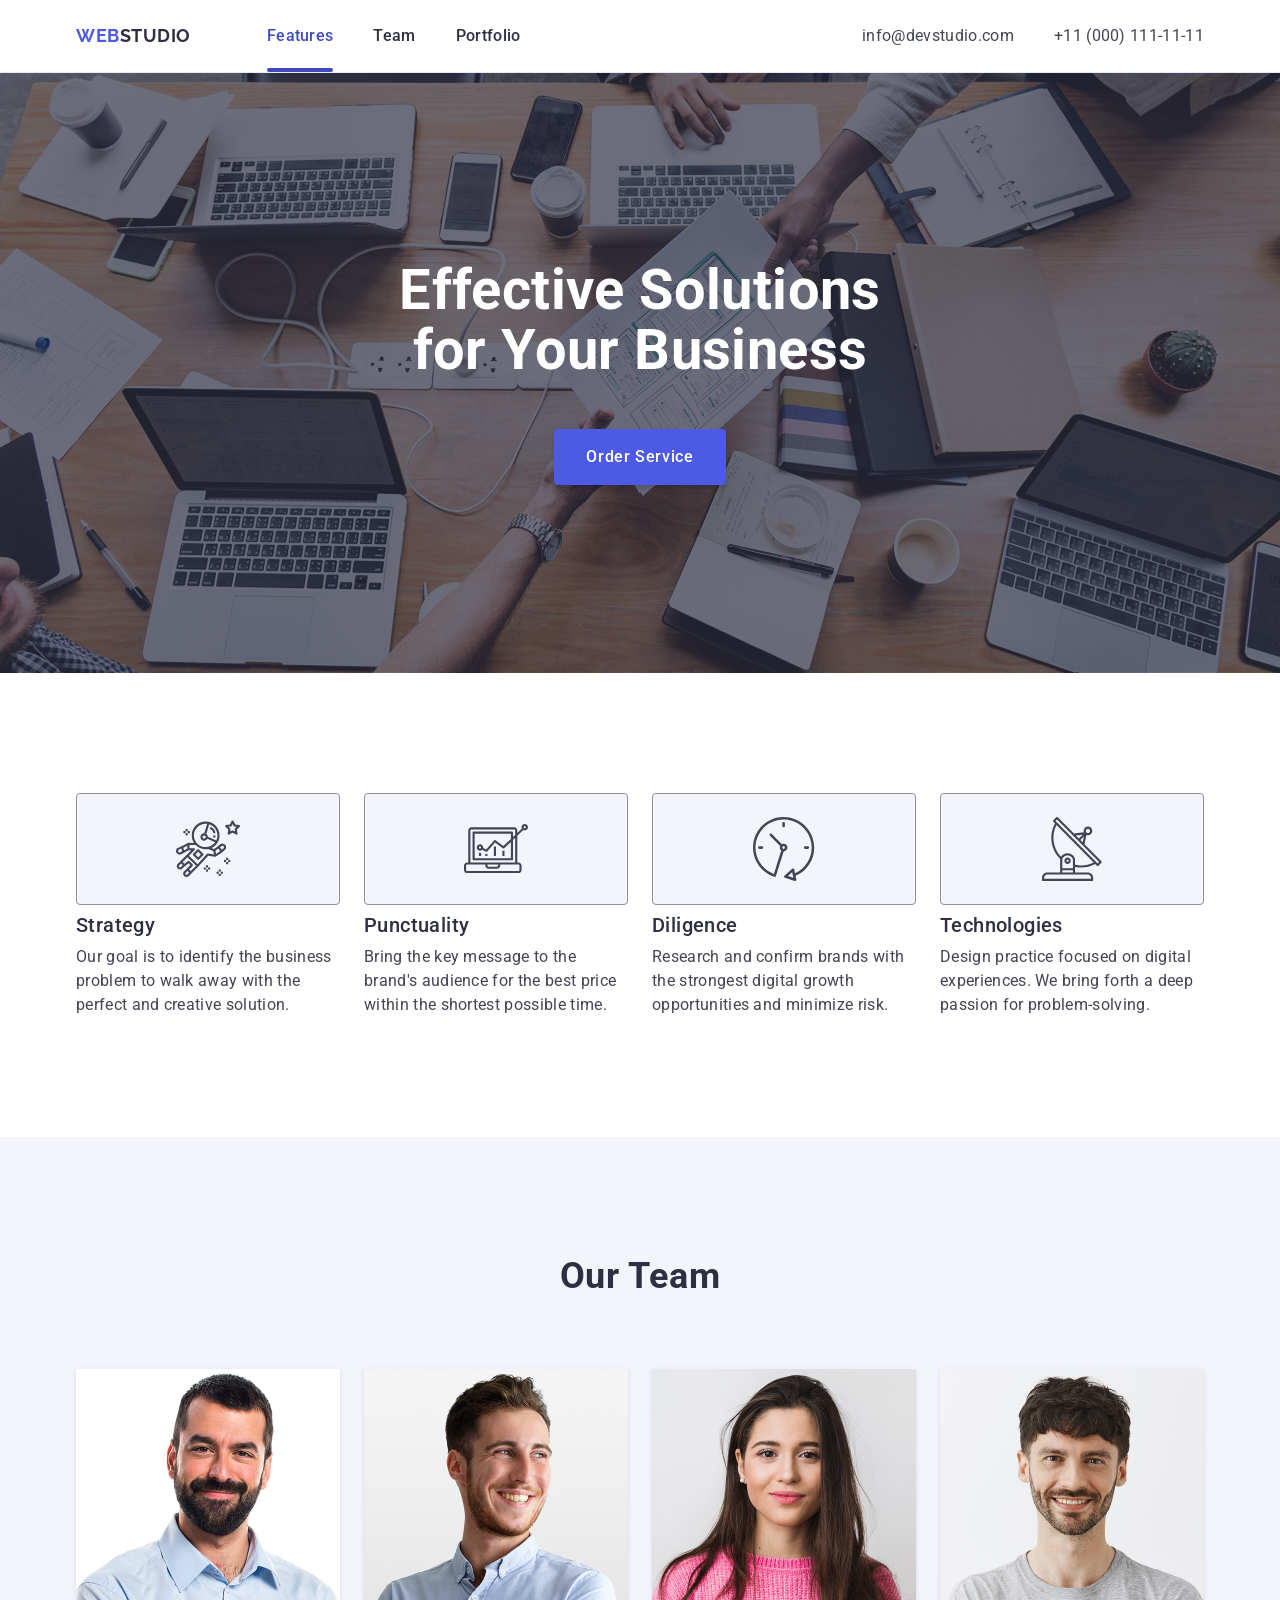
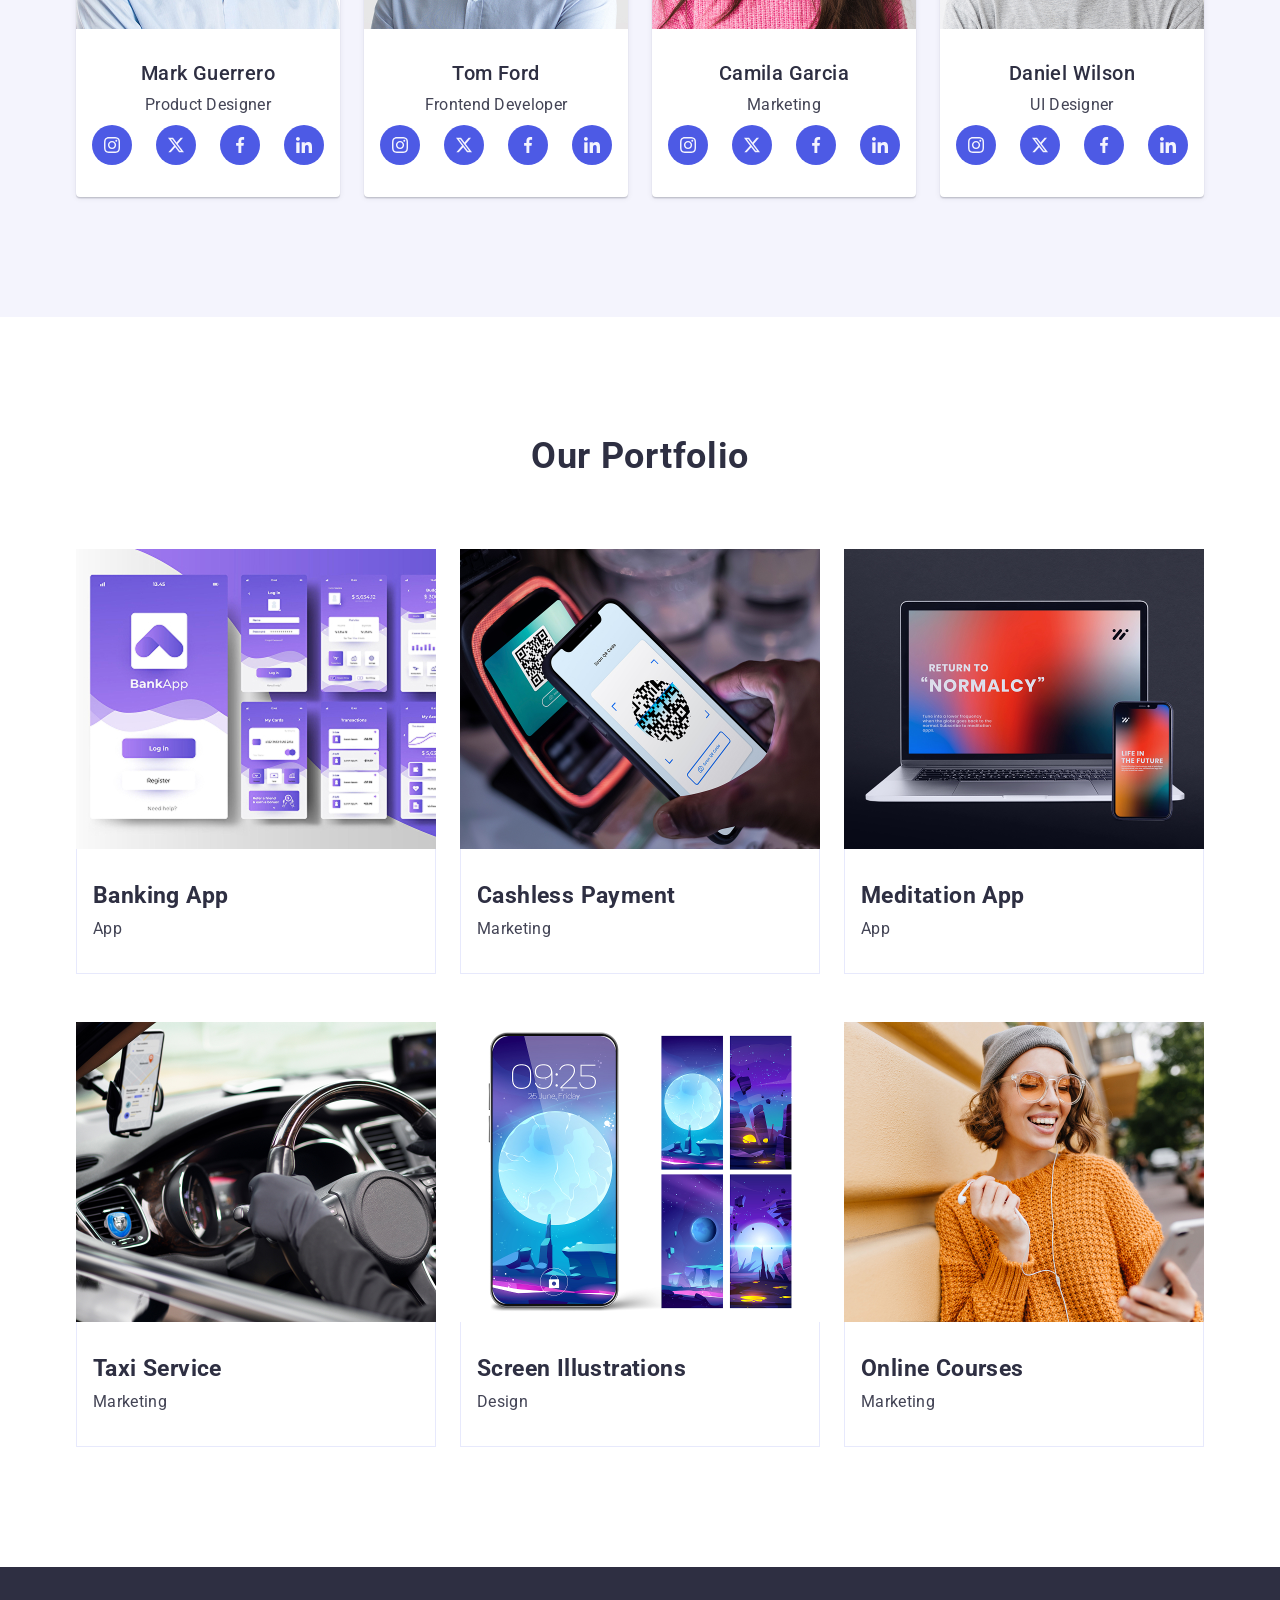
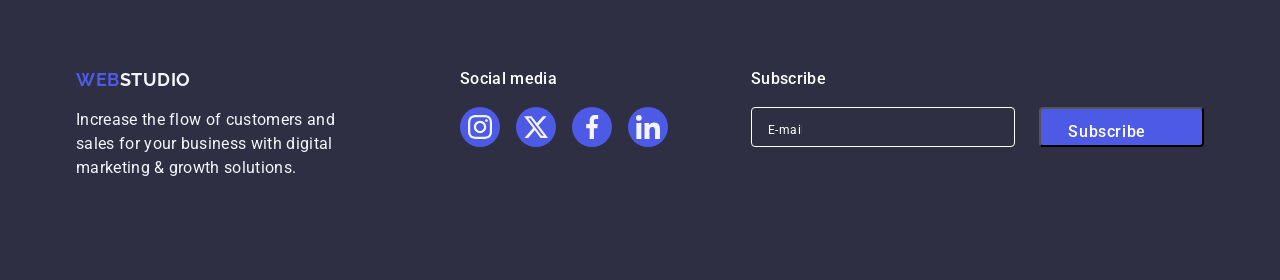
==== index.html @ 76430a44 "css changed" ====
<!doctype html>
<html lang="en">
  <head>
    <meta charset="UTF-8" />
    <meta name="viewport" content="width=device-width, initial-scale=1.0" />
    <title>Effective Solution for Your Businesst</title>
    <link rel="preconnect" href="https://fonts.googleapis.com" />
    <link rel="preconnect" href="https://fonts.gstatic.com" crossorigin />
    <link
      href="https://fonts.googleapis.com/css2?family=Raleway:ital,wght@0,100..900;1,100..900&family=Roboto:ital,wght@0,100..900;1,100..900&display=swap"
      rel="stylesheet"
    />
    <link
      rel="stylesheet"
      href="https://cdnjs.cloudflare.com/ajax/libs/modern-normalize/3.0.1/modern-normalize.min.css"
      integrity="sha512-q6WgHqiHlKyOqslT/lgBgodhd03Wp4BEqKeW6nNtlOY4quzyG3VoQKFrieaCeSnuVseNKRGpGeDU3qPmabCANg=="
      crossorigin="anonymous"
      referrerpolicy="no-referrer"
    />
    <link rel="stylesheet" href="./css/main.css" />
  </head>
  <body>
    <header id="header" class="header">
      <div class="container">
        <a href="./index.html" class="logo"
          >Web<span class="logo-dark">Studio</span>
        </a>
        <nav>
          <ul class="nav-list">
            <li class="link-item">
              <a href="#features" class="link current">Features</a>
            </li>
            <li class="link-item">
              <a href="#team" class="link">Team</a>
            </li>
            <li class="link-item">
              <a href="#portfolio" class="link">Portfolio</a>
            </li>
          </ul>
        </nav>
        <address class="address">
          <ul class="contact-list">
            <li>
              <a href="mailto:info@devstudio.com" class="email"
                >info@devstudio.com</a
              >
            </li>
            <li>
              <a href="tel:+110001111111" class="phone">+11 (000) 111-11-11</a>
            </li>
          </ul>
        </address>
      </div>
    </header>
    <main>
      <section id="hero" class="hero">
        <div class="container">
          <h1 class="hero-title">Effective Solutions<br />for Your Business</h1>
          <button type="button" class="button">Order Service</button>
        </div>
      </section>
      <section id="features" class="features">
        <div class="container">
          <h2 class="title sr-only">Our Features</h2>
          <ul class="features-list">
            <li class="features-item">
              <div class="feature-icon">
                <svg class="feature-svg" width="64" height="64">
                  <use href="./images/icons.svg#illustration0"></use>
                </svg>
              </div>
              <h3 class="features-subtitle">Strategy</h3>
              <p class="features-text">
                Our goal is to identify the business problem to walk away with
                the perfect and creative solution.
              </p>
            </li>
            <li class="features-item">
              <div class="feature-icon">
                <svg class="feature-svg" width="64" height="64">
                  <use href="./images/icons.svg#illustration1"></use>
                </svg>
              </div>
              <h3 class="features-subtitle">Punctuality</h3>
              <p class="features-text">
                Bring the key message to the brand's audience for the best price
                within the shortest possible time.
              </p>
            </li>
            <li class="features-item">
              <div class="feature-icon">
                <svg class="feature-svg" width="64" height="64">
                  <use href="./images/icons.svg#illustration2"></use>
                </svg>
              </div>
              <h3 class="features-subtitle">Diligence</h3>
              <p class="features-text">
                Research and confirm brands with the strongest digital growth
                opportunities and minimize risk.
              </p>
            </li>
            <li class="features-item">
              <div class="feature-icon">
                <svg class="feature-svg" width="64" height="64">
                  <use href="./images/icons.svg#illustration3"></use>
                </svg>
              </div>
              <h3 class="features-subtitle">Technologies</h3>
              <p class="features-text">
                Design practice focused on digital experiences. We bring forth a
                deep passion for problem-solving.
              </p>
            </li>
          </ul>
        </div>
      </section>
      <section id="team" class="our-team">
        <div class="container">
          <h2 class="team-title">Our Team</h2>
          <ul class="team-list">
            <li class="team-item">
              <img
                class="team-img"
                src="./images/team-1.jpg"
                alt="A man in a blue shirt"
                width="264"
                height="260"
              />
              <div class="team-content">
                <h3 class="team-subtitle">Mark Guerrero</h3>
                <p class="team-text">Product Designer</p>
                <ul class="icon-list">
                  <li class="icon-item">
                    <a class="icon-link" href="#">
                      <svg class="icon" width="16" height="16">
                        <use href="./images/icons.svg#instagram" />
                      </svg>
                    </a>
                  </li>
                  <li class="icon-item">
                    <a class="icon-link" href="#">
                      <svg class="icon" width="16" height="16">
                        <use href="./images/icons.svg#twitter" />
                      </svg>
                    </a>
                  </li>
                  <li class="icon-item">
                    <a class="icon-link" href="#">
                      <svg class="icon" width="16" height="16">
                        <use href="./images/icons.svg#facebook" />
                      </svg>
                    </a>
                  </li>
                  <li class="icon-item">
                    <a class="icon-link" href="#">
                      <svg class="icon" width="16" height="16">
                        <use href="./images/icons.svg#linkedin" />
                      </svg>
                    </a>
                  </li>
                </ul>
              </div>
            </li>
            <li class="team-item">
              <img
                class="team-img"
                src="./images/team-2.jpg"
                alt="A smiling man"
                width="264"
                height="260"
              />
              <div class="team-content">
                <h3 class="team-subtitle">Tom Ford</h3>
                <p class="team-text">Frontend Developer</p>
                <ul class="icon-list">
                  <li class="icon-item">
                    <a class="icon-link" href="#">
                      <svg class="icon" width="16" height="16">
                        <use href="./images/icons.svg#instagram" />
                      </svg>
                    </a>
                  </li>
                  <li class="icon-item">
                    <a class="icon-link" href="#">
                      <svg class="icon" width="16" height="16">
                        <use href="./images/icons.svg#twitter" />
                      </svg>
                    </a>
                  </li>
                  <li class="icon-item">
                    <a class="icon-link" href="#">
                      <svg class="icon" width="16" height="16">
                        <use href="./images/icons.svg#facebook" />
                      </svg>
                    </a>
                  </li>
                  <li class="icon-item">
                    <a class="icon-link" href="#">
                      <svg class="icon" width="16" height="16">
                        <use href="./images/icons.svg#linkedin" />
                      </svg>
                    </a>
                  </li>
                </ul>
              </div>
            </li>
            <li class="team-item">
              <img
                class="team-img"
                src="./images/team-3.jpg"
                alt="A woman in a pink shirt"
                width="264"
                height="260"
              />
              <div class="team-content">
                <h3 class="team-subtitle">Camila Garcia</h3>
                <p class="team-text">Marketing</p>
                <ul class="icon-list">
                  <li class="icon-item">
                    <a class="icon-link" href="#">
                      <svg class="icon" width="16" height="16">
                        <use href="./images/icons.svg#instagram" />
                      </svg>
                    </a>
                  </li>
                  <li class="icon-item">
                    <a class="icon-link" href="#">
                      <svg class="icon" width="16" height="16">
                        <use href="./images/icons.svg#twitter" />
                      </svg>
                    </a>
                  </li>
                  <li class="icon-item">
                    <a class="icon-link" href="#">
                      <svg class="icon" width="16" height="16">
                        <use href="./images/icons.svg#facebook" />
                      </svg>
                    </a>
                  </li>
                  <li class="icon-item">
                    <a class="icon-link" href="#">
                      <svg class="icon" width="16" height="16">
                        <use href="./images/icons.svg#linkedin" />
                      </svg>
                    </a>
                  </li>
                </ul>
              </div>
            </li>
            <li class="team-item">
              <img
                class="team-img"
                src="./images/team-4.jpg"
                alt="A man in a gray t shirt"
                width="264"
                height="260"
              />
              <div class="team-content">
                <h3 class="team-subtitle">Daniel Wilson</h3>
                <p class="team-text">UI Designer</p>
                <ul class="icon-list">
                  <li class="icon-item">
                    <a class="icon-link" href="#">
                      <svg class="icon" width="16" height="16">
                        <use href="./images/icons.svg#instagram" />
                      </svg>
                    </a>
                  </li>
                  <li class="icon-item">
                    <a class="icon-link" href="#">
                      <svg class="icon" width="16" height="16">
                        <use href="./images/icons.svg#twitter" />
                      </svg>
                    </a>
                  </li>
                  <li class="icon-item">
                    <a class="icon-link" href="#">
                      <svg class="icon" width="16" height="16">
                        <use href="./images/icons.svg#facebook" />
                      </svg>
                    </a>
                  </li>
                  <li class="icon-item">
                    <a class="icon-link" href="#">
                      <svg class="icon" width="16" height="16">
                        <use href="./images/icons.svg#linkedin" />
                      </svg>
                    </a>
                  </li>
                </ul>
              </div>
            </li>
          </ul>
        </div>
      </section>
      <section id="portfolio" class="portfolio">
        <div class="container">
          <h2 class="portfolio-title">Our Portfolio</h2>
          <ul class="portfolio-list">
            <li class="portfolio-item">
              <div class="portfolio-thumb">
                <img
                  class="portfolio-img"
                  src="./images/portfolio-1.jpg"
                  alt="design layouts"
                  width="360"
                  height="300"
                />
                <p class="portfolio-overlay">
                  14 Stylish and User-Friendly App Design Concepts · Task
                  Manager App · Calorie Tracker App · Exotic Fruit Ecommerce App
                  · Cloud Storage App
                </p>
              </div>
              <div class="portfolio-content">
                <h3 class="portfolio-subtitle">Banking App</h3>
                <p class="portfolio-text">App</p>
              </div>
            </li>
            <li class="portfolio-item">
              <div class="portfolio-thumb">
                <img
                  class="portfolio-img"
                  src="./images/portfolio-2.jpg"
                  alt="hand holds phone"
                  width="360"
                  height="300"
                />
                <p class="portfolio-overlay">
                  14 Stylish and User-Friendly App Design Concepts · Task
                  Manager App · Calorie Tracker App · Exotic Fruit Ecommerce App
                  · Cloud Storage App
                </p>
              </div>
              <div class="portfolio-content">
                <h3 class="portfolio-subtitle">Cashless Payment</h3>
                <p class="portfolio-text">Marketing</p>
              </div>
            </li>
            <li class="portfolio-item">
              <div class="portfolio-thumb">
                <img
                  class="portfolio-img"
                  src="./images/portfolio-3.jpg"
                  alt="computer and phone"
                  width="360"
                  height="300"
                />
                <p class="portfolio-overlay">
                  14 Stylish and User-Friendly App Design Concepts · Task
                  Manager App · Calorie Tracker App · Exotic Fruit Ecommerce App
                  · Cloud Storage App
                </p>
              </div>
              <div class="portfolio-content">
                <h3 class="portfolio-subtitle">Meditation App</h3>
                <p class="portfolio-text">App</p>
              </div>
            </li>
            <li class="portfolio-item">
              <div class="portfolio-thumb">
                <img
                  class="portfolio-img"
                  src="./images/portfolio-4.jpg"
                  alt="car interior"
                  width="360"
                  height="300"
                />
                <p class="portfolio-overlay">
                  14 Stylish and User-Friendly App Design Concepts · Task
                  Manager App · Calorie Tracker App · Exotic Fruit Ecommerce App
                  · Cloud Storage App
                </p>
              </div>
              <div class="portfolio-content">
                <h3 class="portfolio-subtitle">Taxi Service</h3>
                <p class="portfolio-text">Marketing</p>
              </div>
            </li>
            <li class="portfolio-item">
              <div class="portfolio-thumb">
                <img
                  class="portfolio-img"
                  src="./images/portfolio-5.jpg"
                  alt="screens phone"
                  width="360"
                  height="300"
                />
                <p class="portfolio-overlay">
                  14 Stylish and User-Friendly App Design Concepts · Task
                  Manager App · Calorie Tracker App · Exotic Fruit Ecommerce App
                  · Cloud Storage App
                </p>
              </div>
              <div class="portfolio-content">
                <h3 class="portfolio-subtitle">Screen Illustrations</h3>
                <p class="portfolio-text">Design</p>
              </div>
            </li>
            <li class="portfolio-item">
              <div class="portfolio-thumb">
                <img
                  class="portfolio-img"
                  src="./images/portfolio-6.jpg"
                  alt="girl in yellow sweater"
                  width="360"
                  height="300"
                />
                <p class="portfolio-overlay">
                  14 Stylish and User-Friendly App Design Concepts · Task
                  Manager App · Calorie Tracker App · Exotic Fruit Ecommerce App
                  · Cloud Storage App
                </p>
              </div>
              <div class="portfolio-content">
                <h3 class="portfolio-subtitle">Online Courses</h3>
                <p class="portfolio-text">Marketing</p>
              </div>
            </li>
          </ul>
        </div>
      </section>
    </main>
    <footer id="footer" class="footer">
      <div class="container">
        <div class="footer-info">
          <a href="./index.html" class="footer-logo">Web<span>Studio</span></a>
          <p class="footer-text">
            Increase the flow of customers and sales for your business with
            digital marketing & growth solutions.
          </p>
        </div>
        <div class="container-social-link">
          <p class="social-subtitle">Social media</p>
          <ul class="social-list">
            <li class="social-item">
              <a class="social-icon-link" href="#">
                <svg class="social-icon" width="24px" height="24px">
                  <use href="./images/icons.svg#instagram" />
                </svg>
              </a>
            </li>
            <li class="social-item">
              <a class="social-icon-link" href="#">
                <svg class="social-icon" width="24px" height="24px">
                  <use href="./images/icons.svg#twitter" />
                </svg>
              </a>
            </li>
            <li class="social-item">
              <a class="social-icon-link" href="#">
                <svg class="social-icon" width="24px" height="24px">
                  <use href="./images/icons.svg#facebook" />
                </svg>
              </a>
            </li>
            <li class="social-item">
              <a class="social-icon-link" href="#">
                <svg class="social-icon" width="24px" height="24px">
                  <use href="./images/icons.svg#linkedin" />
                </svg>
              </a>
            </li>
          </ul>
              </div>
     <form class="footer-form">      
        <div class="footer-form-subscrib">
          <div class="footer-form-field">
            <label class="footer-form-label" for="email">Subscribe</label>
              <input
              class="footer-form-input"
              type="email"
              name="email"
              id="email"
              placeholder="E-mail">
              </div>
           <button class="submit-footer-button" type="submit">Subscribe
            <svg class="submit-icon" width="24px" height="20px">
              <use href="./images/icons.svg#plane"></use>
            </svg>
           </button>
        </div>        
            </form>
            </div>
    </footer>
   <div class="modal-overlay">
    <div class="modal">
      <button class="modal-button" type="button">
         <svg class="icon-cross">
          <use href="./images/icons.svg#cross"></use>
         </svg> 
      </button>
      <p class="modal-title">Leave your contacts and we will call you back</p>
      <form class="modal-form">
        <div class="form-field">
          <label class="form-label" for="username">Name</label>
          <div class="input-wrapper">
            <input class="form-input" type="text" name="username" id="username">
            <svg class="form-icon icon-man">  
              <use href="./images/icons.svg#man"></use>            
            </svg>
          </div>
        </div>
        <div class="form-field">
          <label class="form-label" for="phone">Phone</label>
          <div class="input-wrapper">
            <input class="form-input" type="tel" name="phone" id="phone">
            <svg class="form-icon icon-phone">
              <use href="./images/icons.svg#phone"></use>
            </svg>
          </div>
        </div>
        <div class="form-field">
          <label class="form-label" for="email">Email</label>
          <div class="input-wrapper">
            <input class="form-input" type="email" name="email" id="email">
            <svg class="form-icon icon-tick">
              <use href="./images/icons.svg#tick"></use>
            </svg>
          </div>
        </div>
        <div class="form-field">
          <label  class="form-label" for="comment">
            Comment
          </label>
          <textarea 
          class="form-textarea" 
          name="comment"
          placeholder="Text input" 
          id="comment">            
          </textarea>
        </div>
        <div class="checkbox-field">
          <input 
          class="checkbox" 
          type="checkbox" 
          id="user-privacy" 
          value="true" 
          name="user-privacy">
          <label class="checkbox-label"  for="user-privacy">
            <span>
              <svg class="icon-checkbox" width="16px" height="16px">
                <use href="./images/icons.svg#Checkbox"></use>
              </svg>
            </span>
           <span>I accept the terms and conditions of the
            <a href="#" class="privacy-link">Privacy Policy</a></span>
          </label>
        </div>
        <button class="submit-button" type="submit">Send</button>
      </form>
    </div>
   </div> 
  </body>
</html>
---- css/main.css ----
@import url('./common.css');
@import url('./header.css');
@import url('./hero.css');
@import url('./features.css');
@import url('./team.css');
@import url('./portfolio.css');
@import url('./footer.css');
@import url('./modal.css');
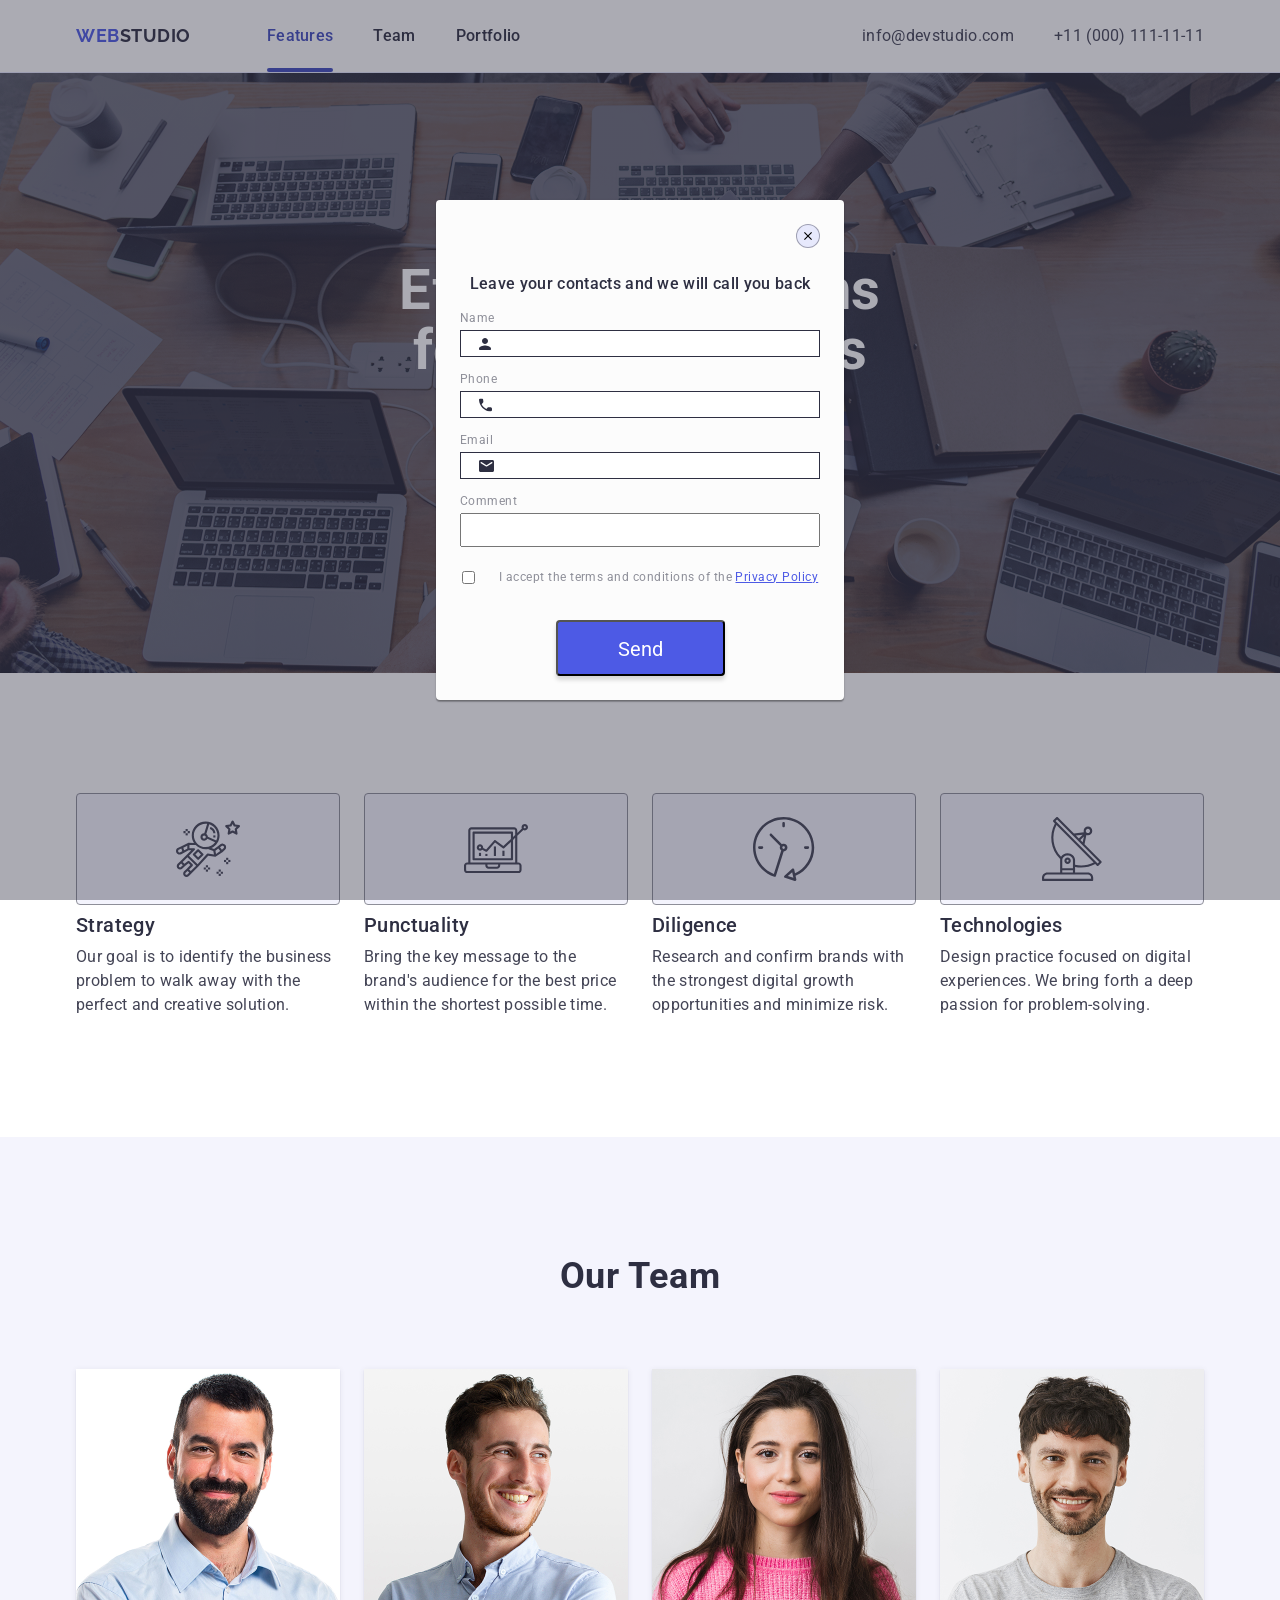
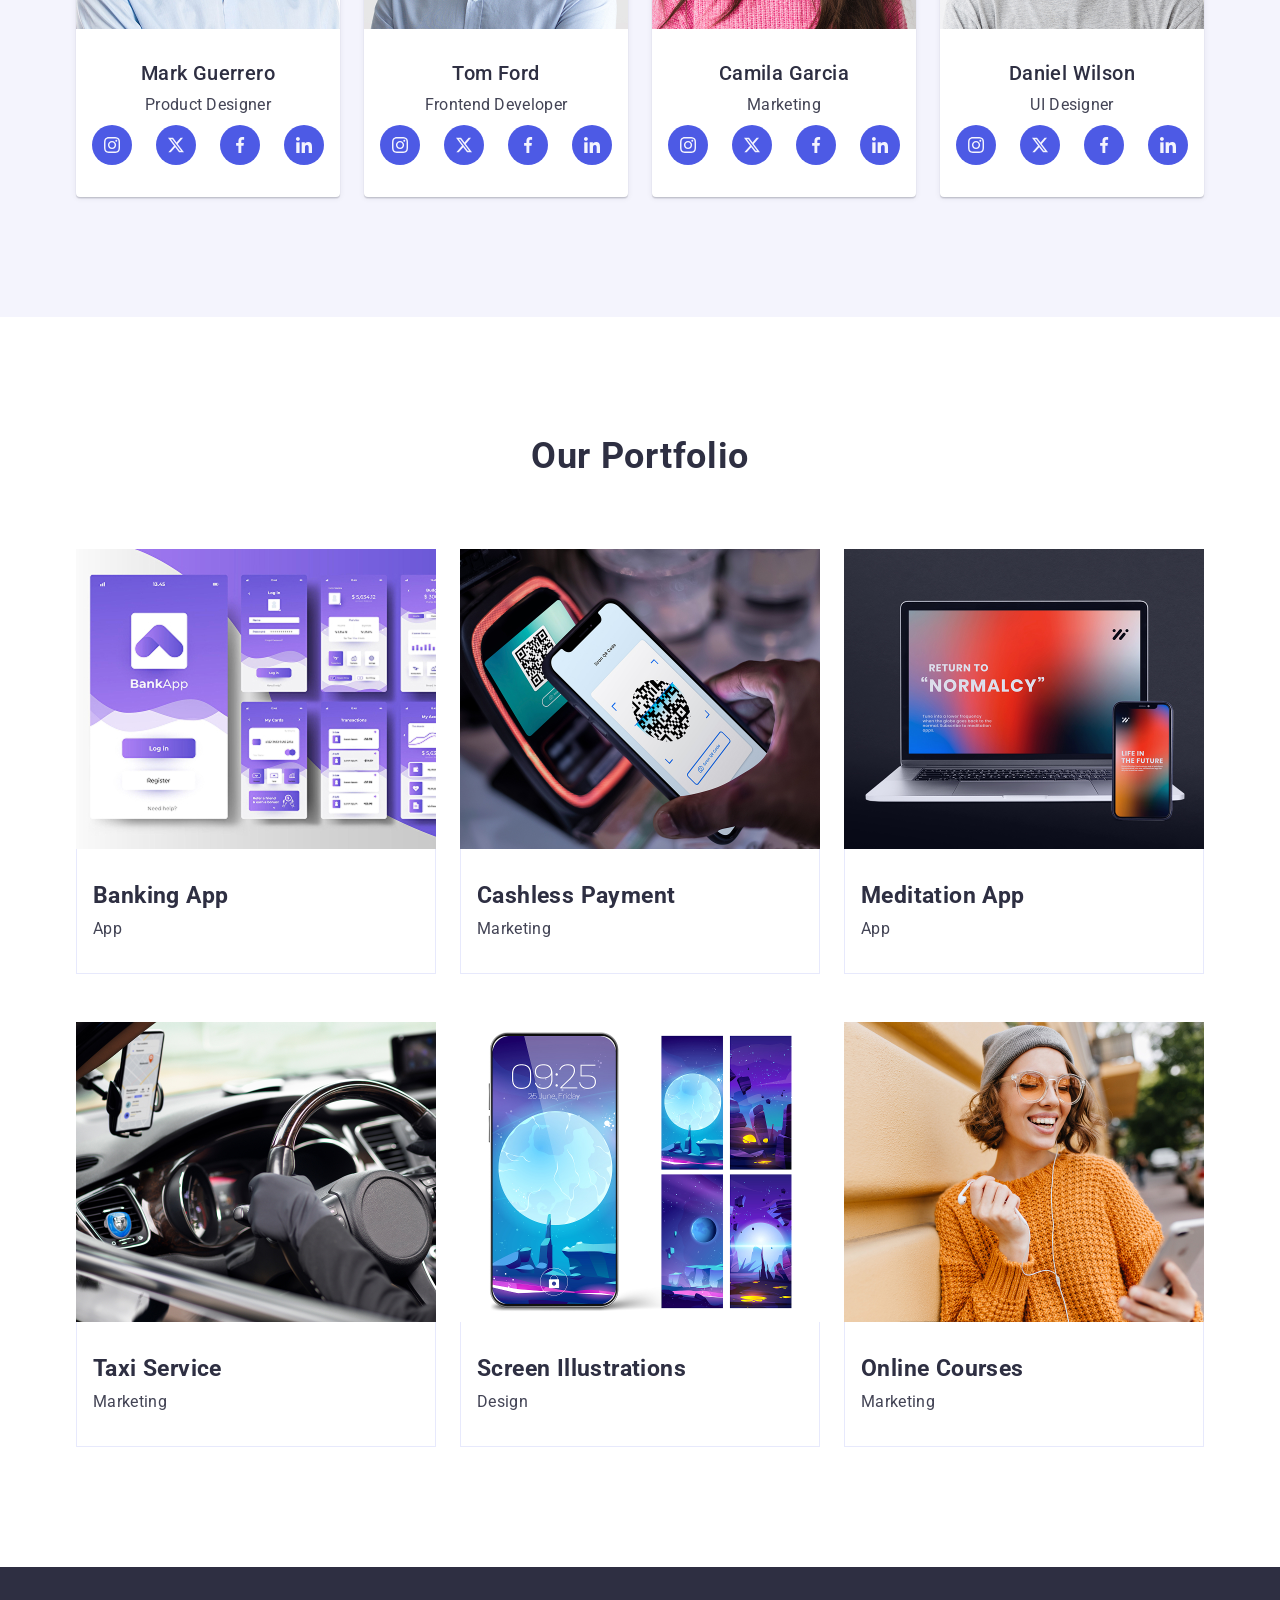
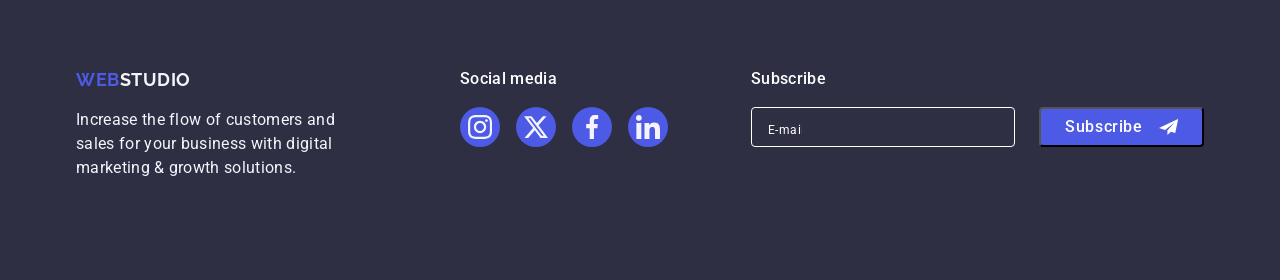
==== commit 08f0b1f1: "footer form" ====
--- a/index.html
+++ b/index.html
@@ -462,25 +462,23 @@
               </a>
             </li>
           </ul>
-              </div>
-     <form class="footer-form">      
-        <div class="footer-form-subscrib">
-          <div class="footer-form-field">
-            <label class="footer-form-label" for="email">Subscribe</label>
-              <input
+              </div>           
+        <div class="footer-form-subscrib">          
+            <p class="footer-form-label">Subscribe</p>
+                 <form class="footer-form"> 
+                        <input
               class="footer-form-input"
               type="email"
               name="email"
               id="email"
               placeholder="E-mail">
-              </div>
+              
            <button class="submit-footer-button" type="submit">Subscribe
             <svg class="submit-icon" width="24px" height="20px">
               <use href="./images/icons.svg#plane"></use>
             </svg>
-           </button>
-        </div>        
-            </form>
+           </button>           
+                    </form>
             </div>
     </footer>
    <div class="modal-overlay">
@@ -538,7 +536,7 @@
           value="true" 
           name="user-privacy">
           <label class="checkbox-label"  for="user-privacy">
-            <span>
+            <span class="checkbox-span">
               <svg class="icon-checkbox" width="16px" height="16px">
                 <use href="./images/icons.svg#Checkbox"></use>
               </svg>
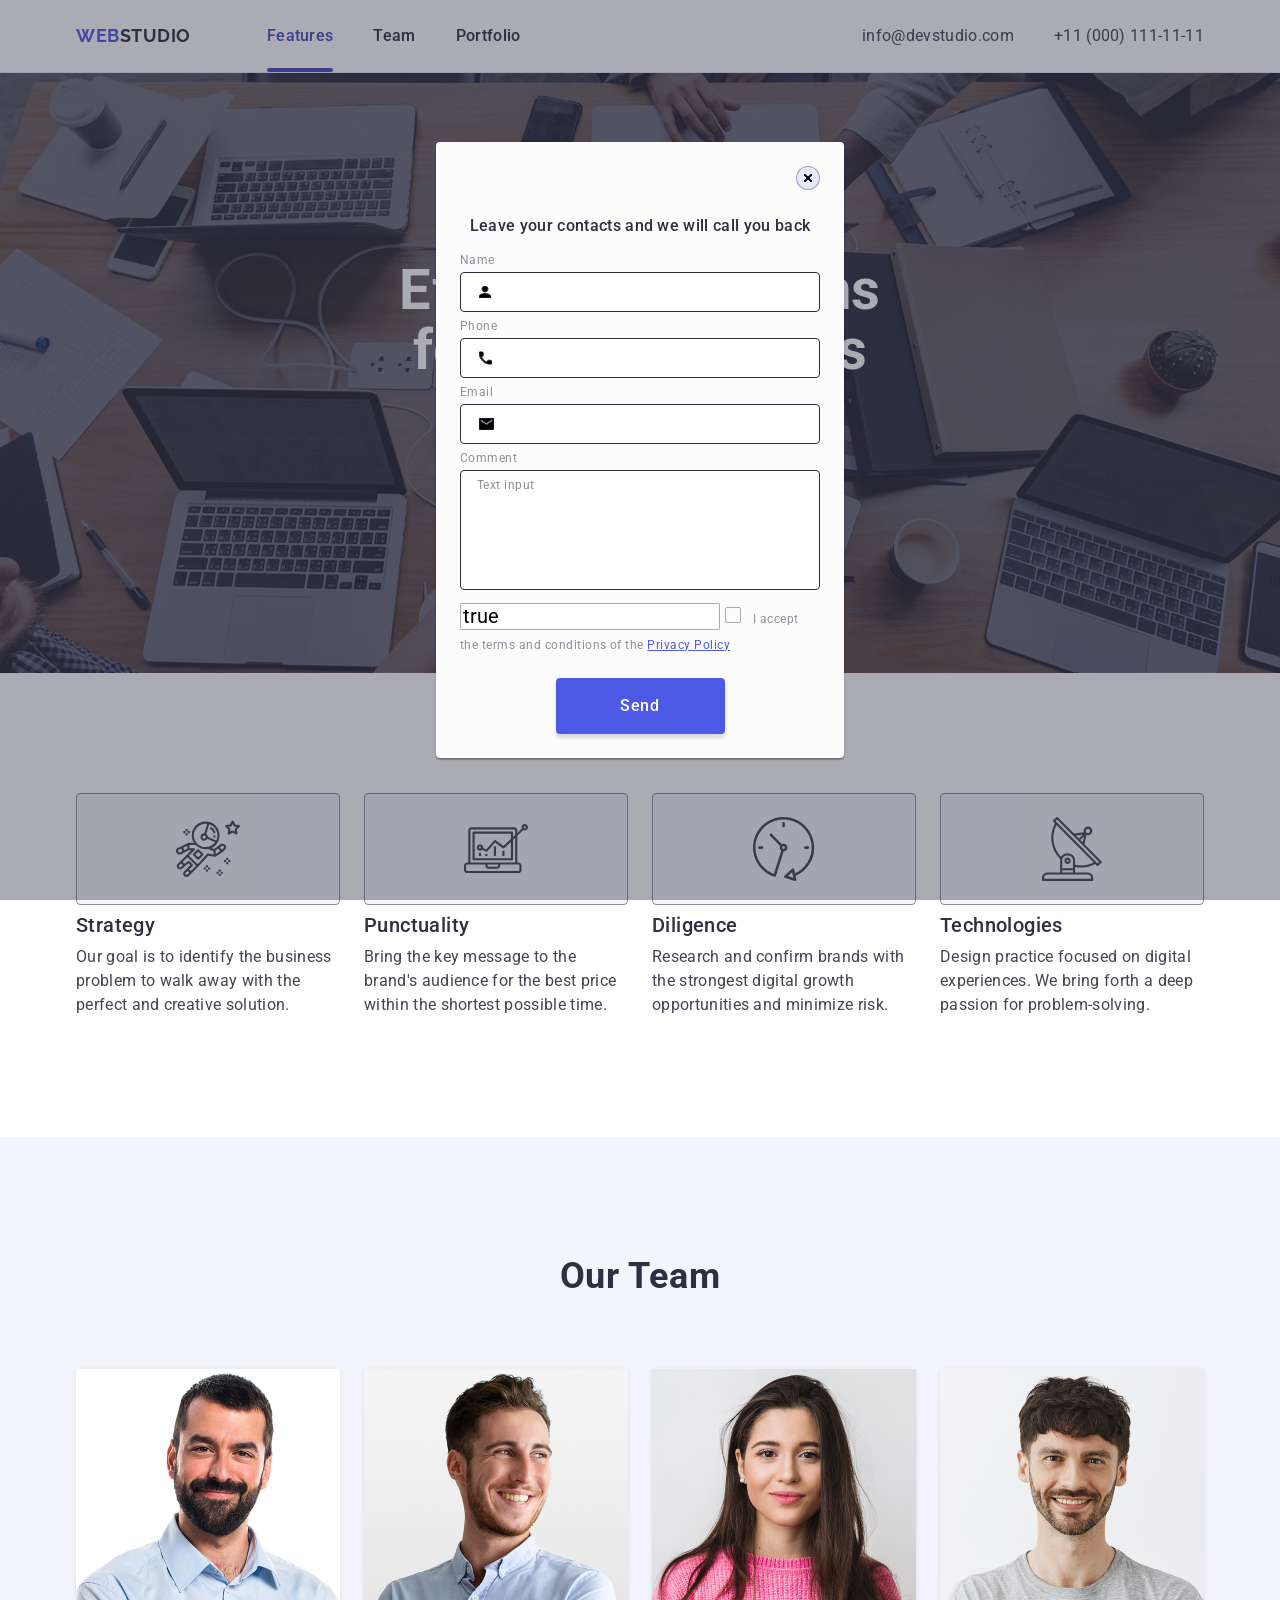
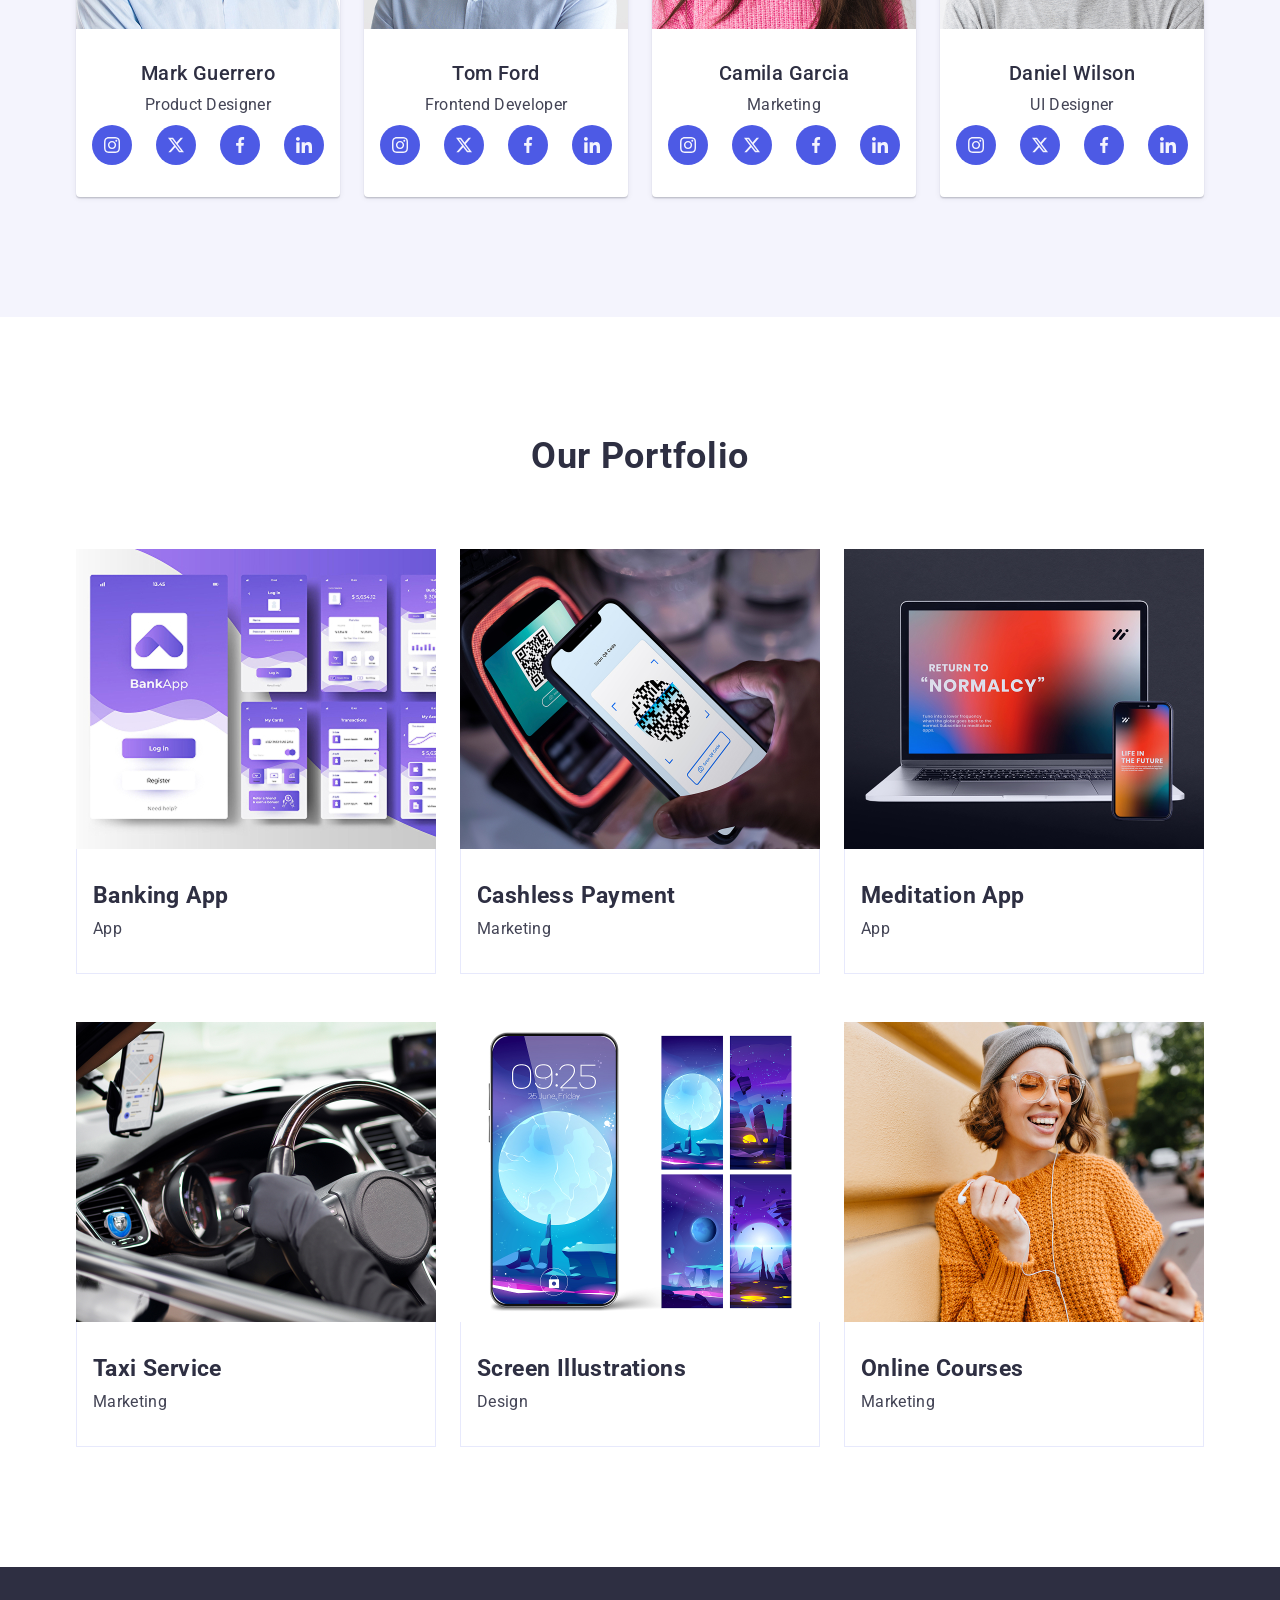
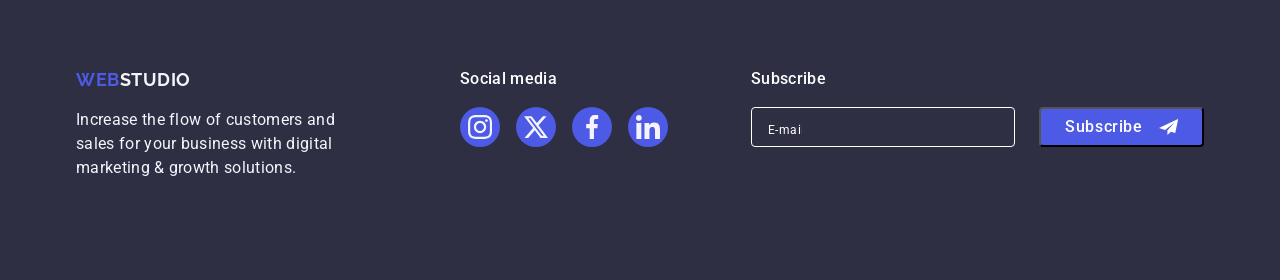
==== commit 10cefc69: "checkbox" ====
--- a/index.html
+++ b/index.html
@@ -484,7 +484,7 @@
    <div class="modal-overlay">
     <div class="modal">
       <button class="modal-button" type="button">
-         <svg class="icon-cross">
+         <svg class="icon-cross" width="8" height="8">
           <use href="./images/icons.svg#cross"></use>
          </svg> 
       </button>
@@ -494,7 +494,7 @@
           <label class="form-label" for="username">Name</label>
           <div class="input-wrapper">
             <input class="form-input" type="text" name="username" id="username">
-            <svg class="form-icon icon-man">  
+            <svg class="form-icon icon-man" width="12" height="12">  
               <use href="./images/icons.svg#man"></use>            
             </svg>
           </div>
@@ -503,7 +503,7 @@
           <label class="form-label" for="phone">Phone</label>
           <div class="input-wrapper">
             <input class="form-input" type="tel" name="phone" id="phone">
-            <svg class="form-icon icon-phone">
+            <svg class="form-icon icon-phone" width="13" height="13">
               <use href="./images/icons.svg#phone"></use>
             </svg>
           </div>
@@ -512,7 +512,7 @@
           <label class="form-label" for="email">Email</label>
           <div class="input-wrapper">
             <input class="form-input" type="email" name="email" id="email">
-            <svg class="form-icon icon-tick">
+            <svg class="form-icon icon-tick" width="15" height="12">
               <use href="./images/icons.svg#tick"></use>
             </svg>
           </div>
@@ -521,24 +521,19 @@
           <label  class="form-label" for="comment">
             Comment
           </label>
-          <textarea 
-          class="form-textarea" 
-          name="comment"
-          placeholder="Text input" 
-          id="comment">            
-          </textarea>
-        </div>
-        <div class="checkbox-field">
+          <textarea class="form-textarea" name="comment" placeholder="Text input" id="comment"></textarea>        
+                  </div>
+        <div class="modal-form-agreement">
           <input 
           class="checkbox" 
-          type="checkbox" 
-          id="user-privacy" 
+          type="checkbox sr-only" 
+          id="user-agreement" 
           value="true" 
-          name="user-privacy">
-          <label class="checkbox-label"  for="user-privacy">
-            <span class="checkbox-span">
-              <svg class="icon-checkbox" width="16px" height="16px">
-                <use href="./images/icons.svg#Checkbox"></use>
+          name="user-agreement" />
+          <label class="modal-form-agreement-wrapper"  for="user-agreement">
+            <span class="modal-form-agreement-checkbox">
+              <svg class="icon-check-mark" width="16" height="16">
+                <use href="./images/icons.svg#icon-check-mark"></use>
               </svg>
             </span>
            <span>I accept the terms and conditions of the
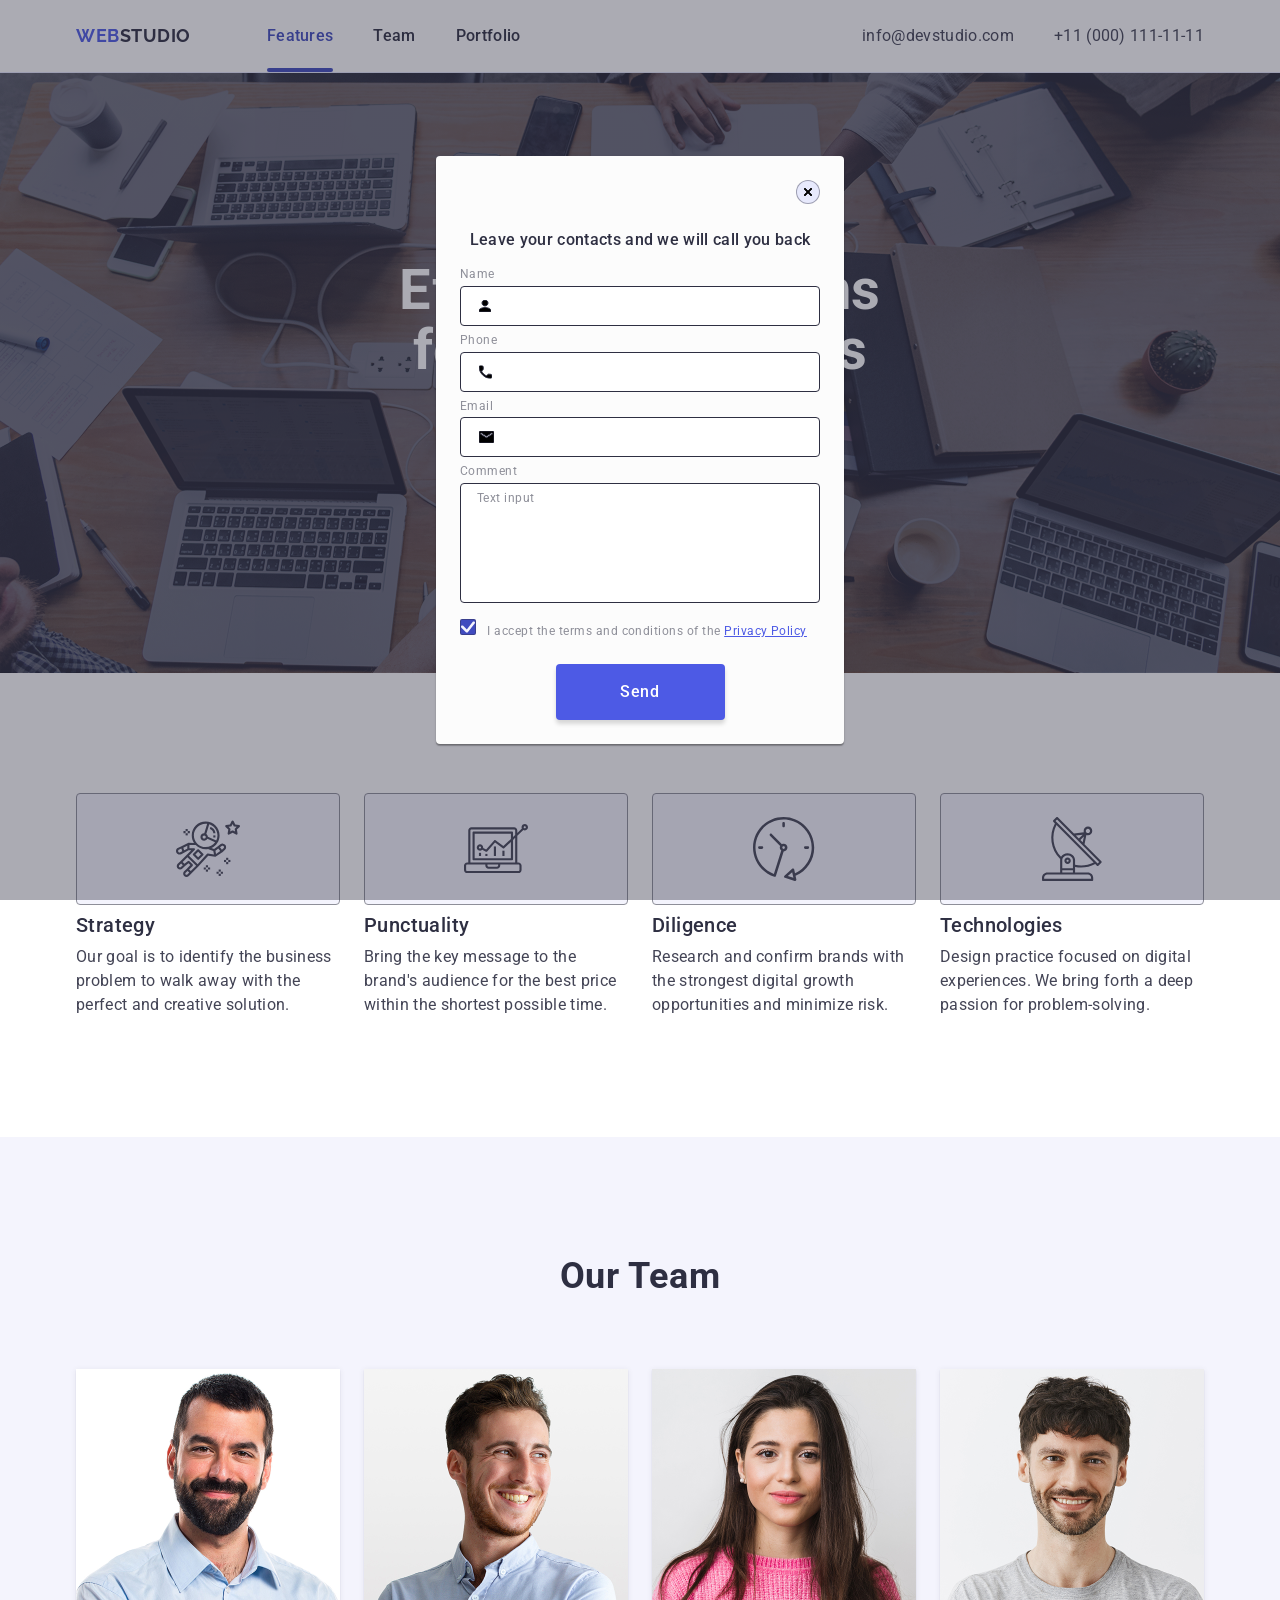
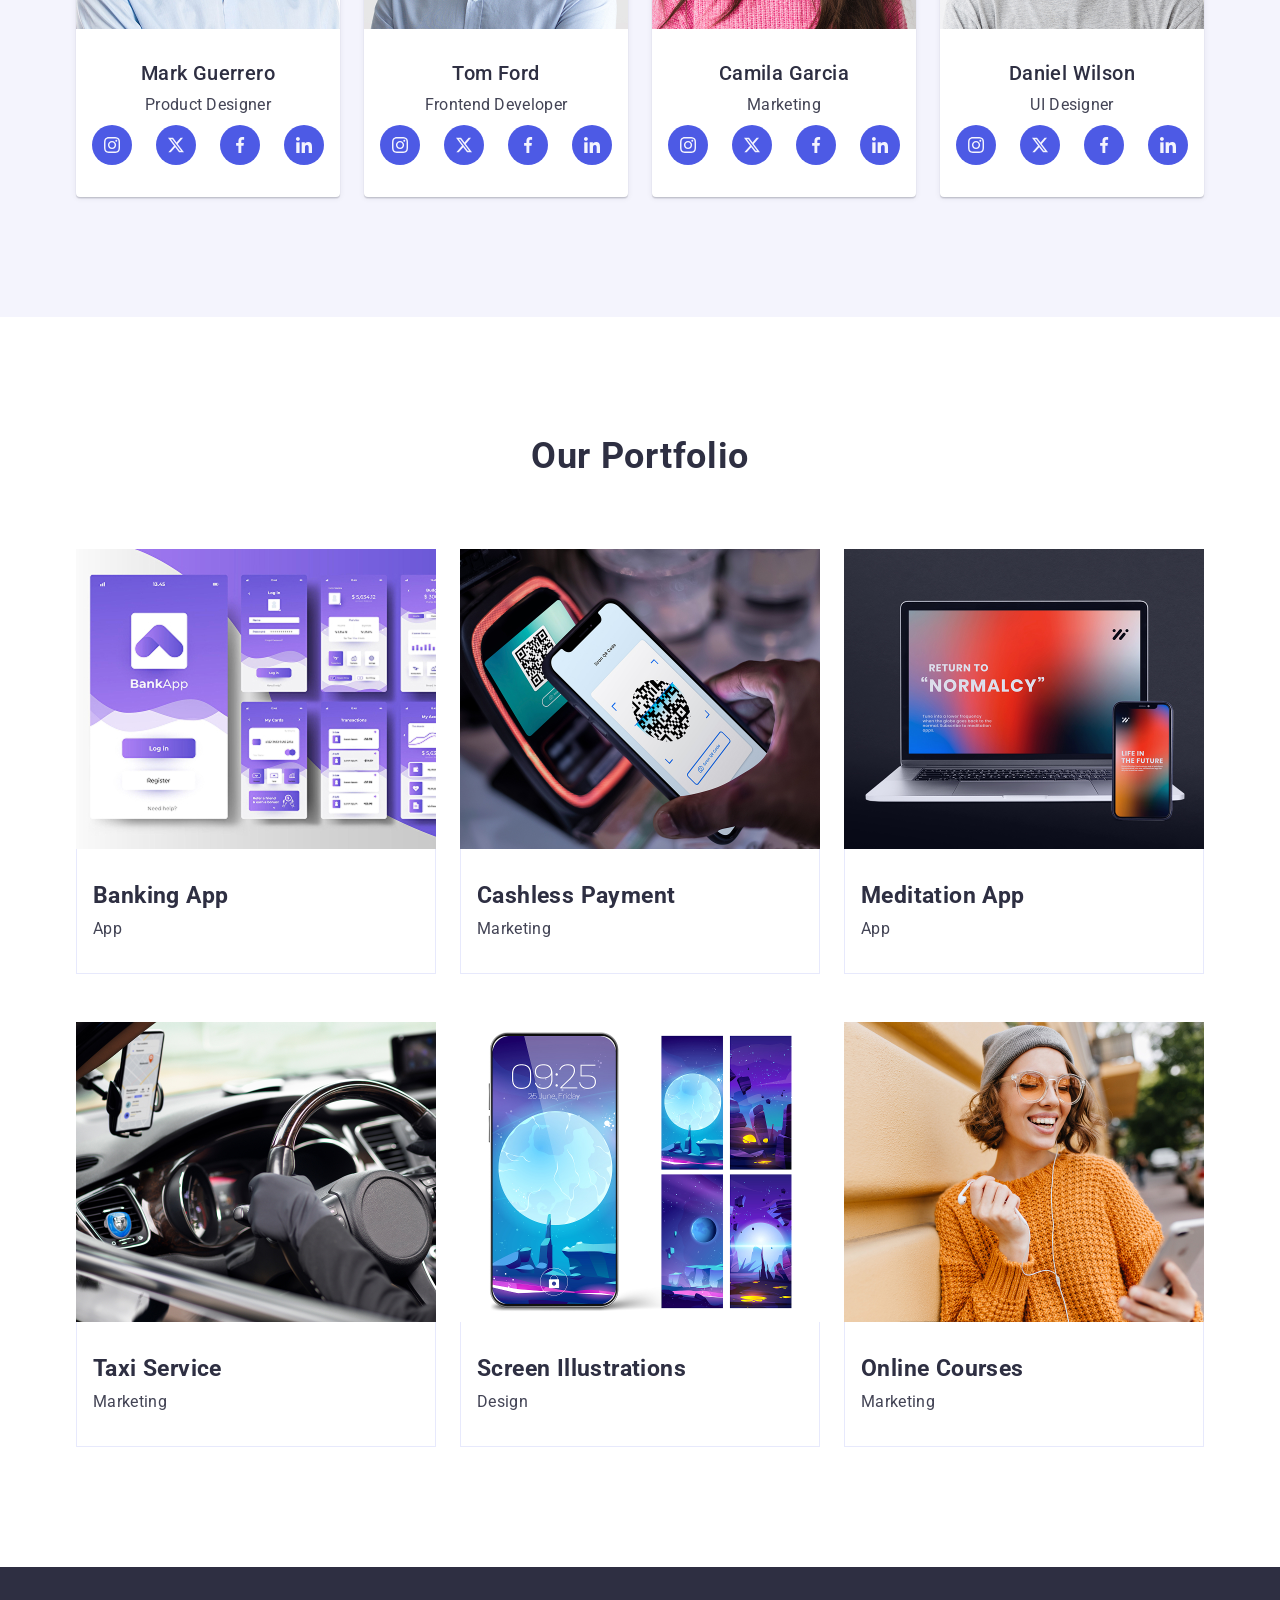
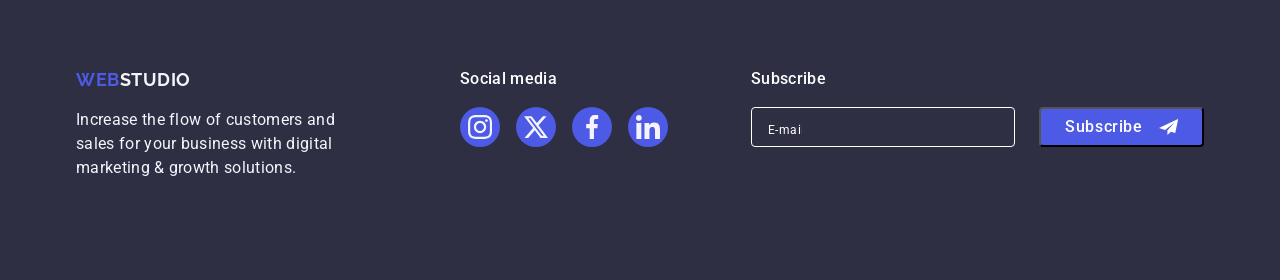
==== commit 9f188de2: "code" ====
--- a/index.html
+++ b/index.html
@@ -525,11 +525,14 @@
                   </div>
         <div class="modal-form-agreement">
           <input 
-          class="checkbox" 
-          type="checkbox sr-only" 
+          class="checkbox sr-only" 
+          type="checkbox" 
           id="user-agreement" 
           value="true" 
-          name="user-agreement" />
+          name="user-agreement"
+          value="true"
+          checked
+          />
           <label class="modal-form-agreement-wrapper"  for="user-agreement">
             <span class="modal-form-agreement-checkbox">
               <svg class="icon-check-mark" width="16" height="16">
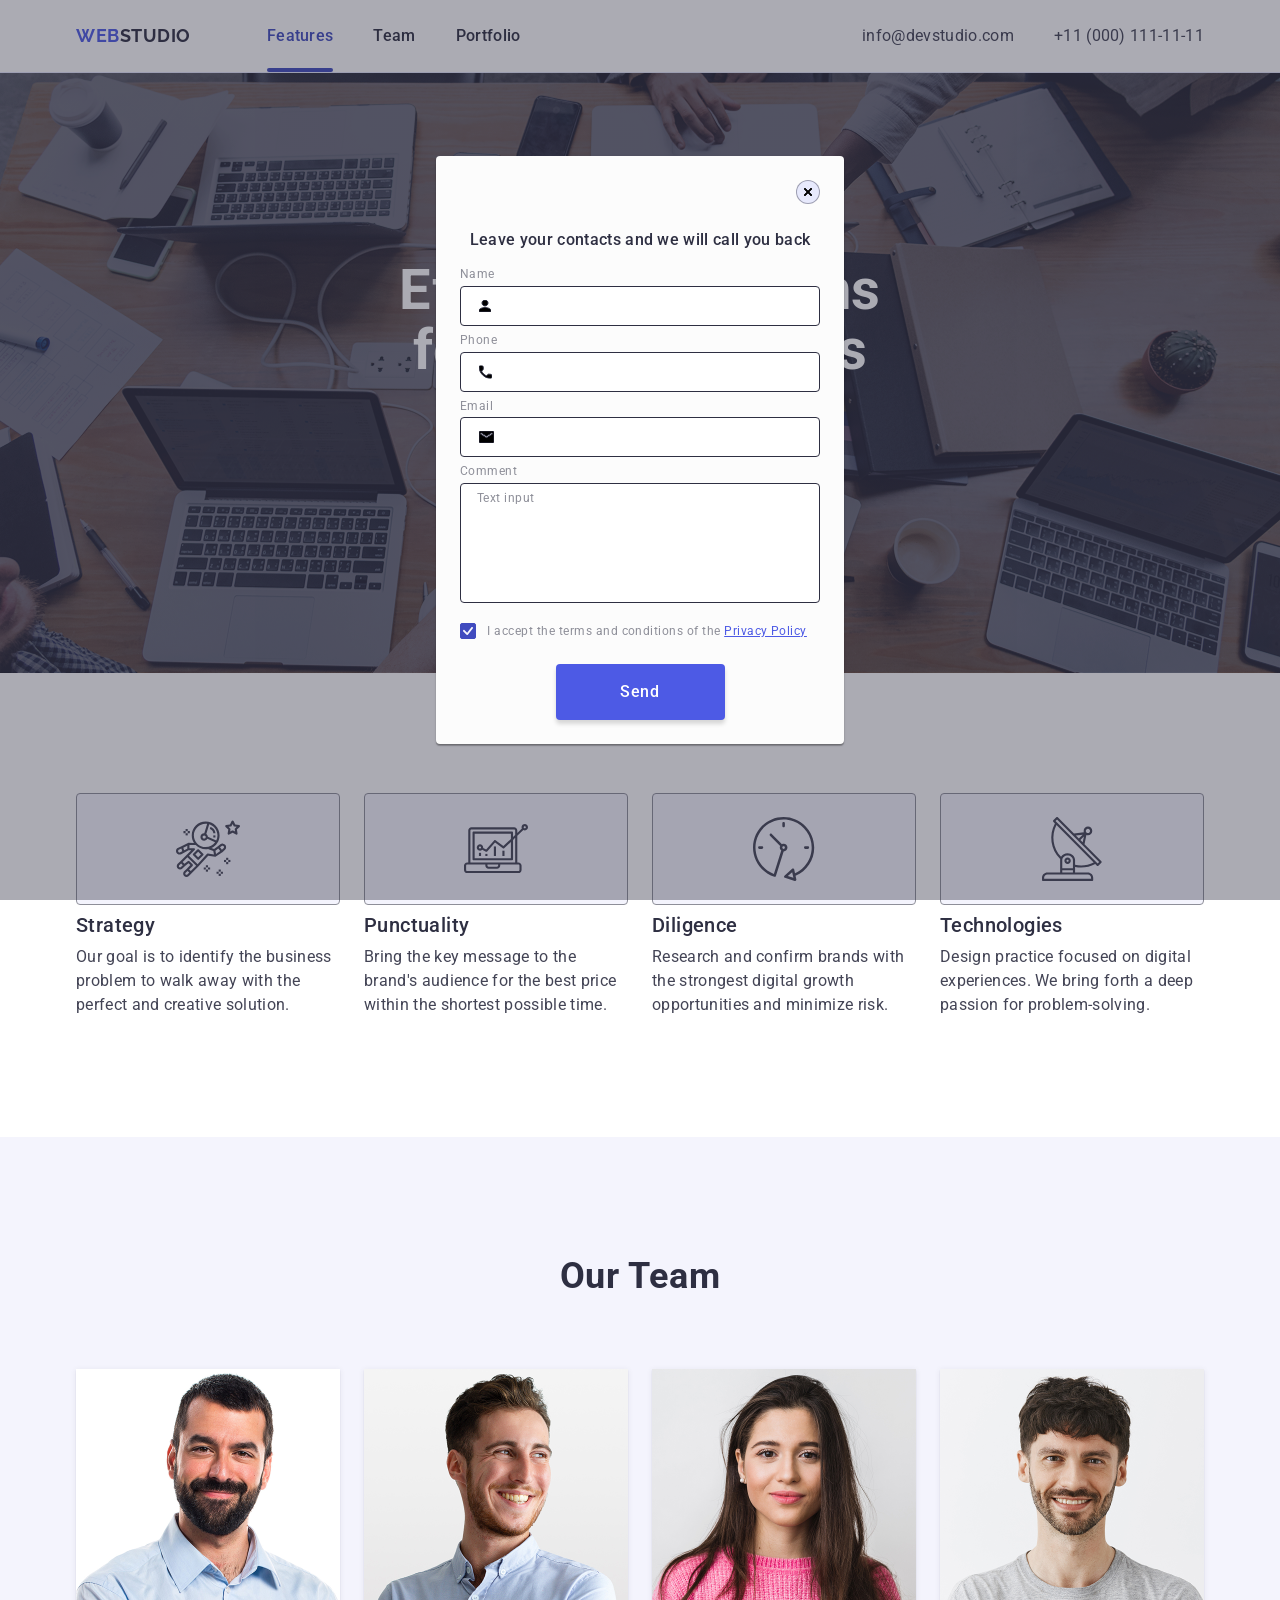
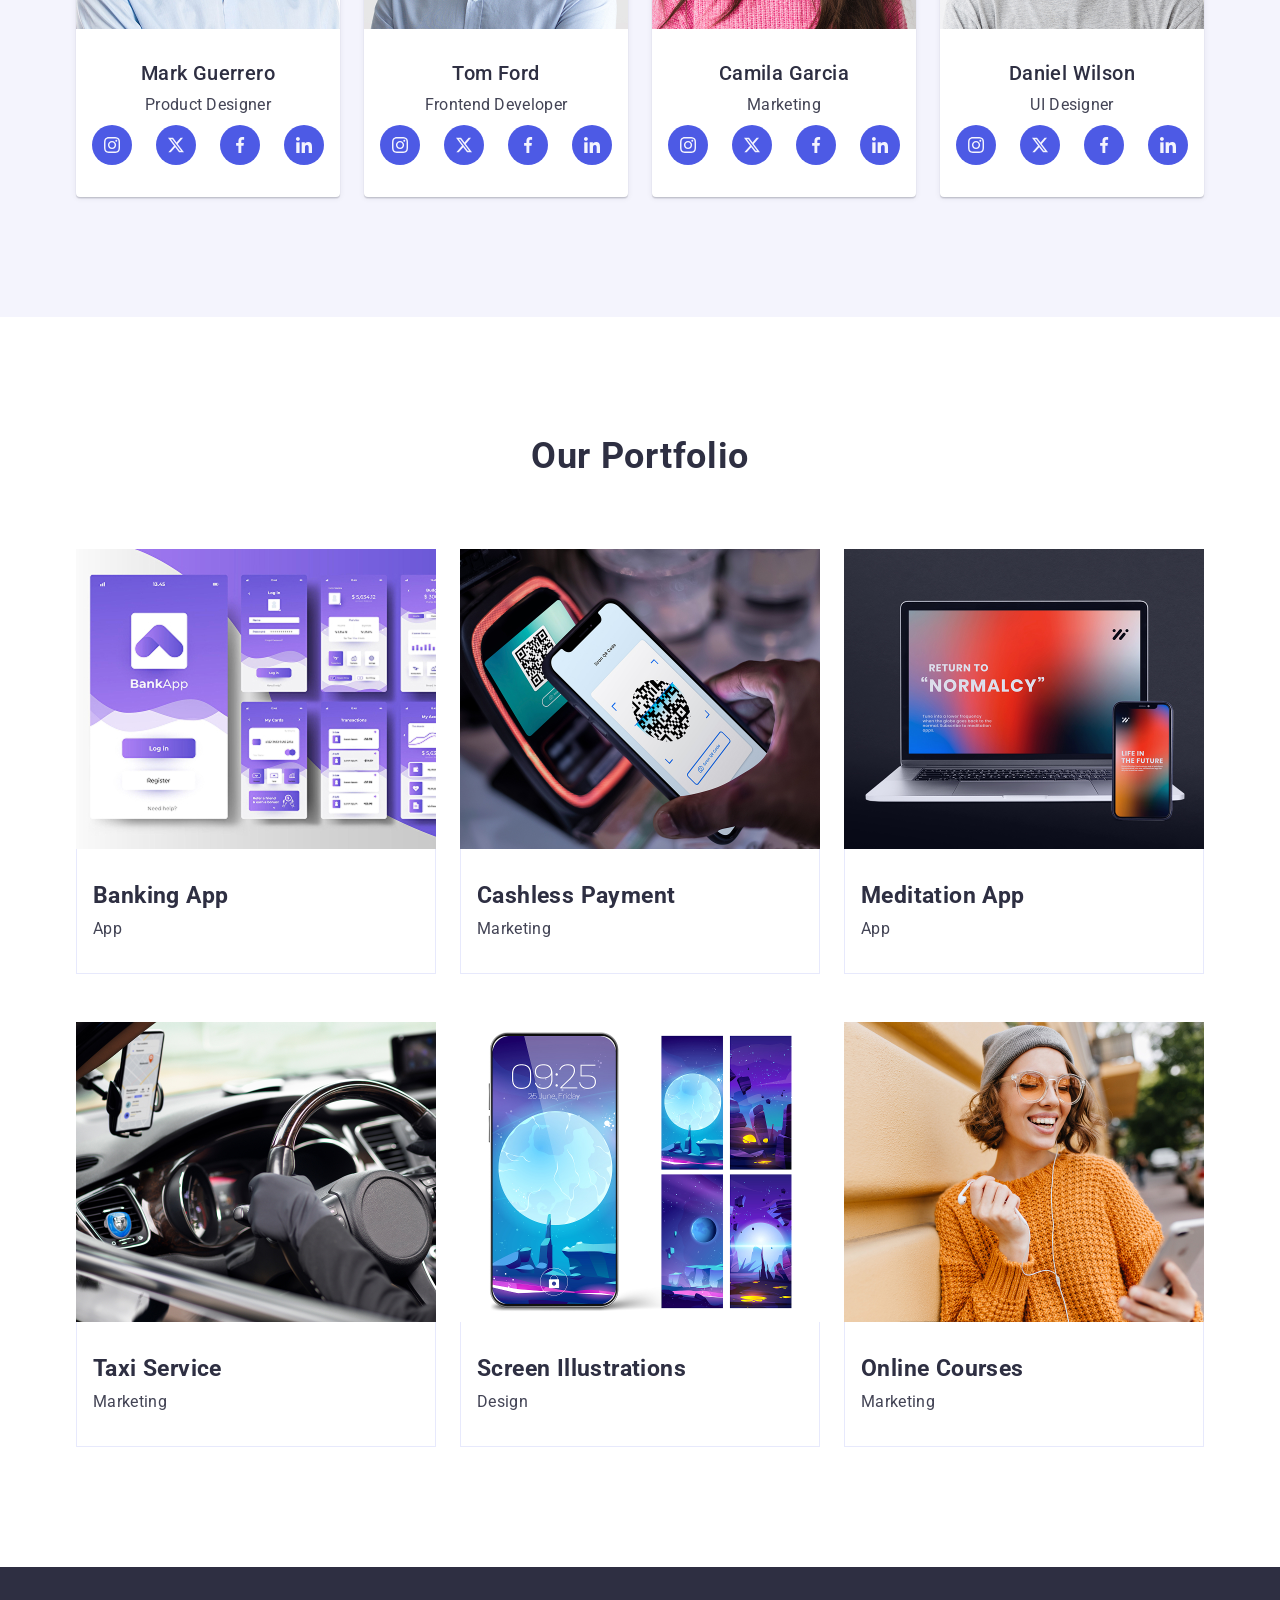
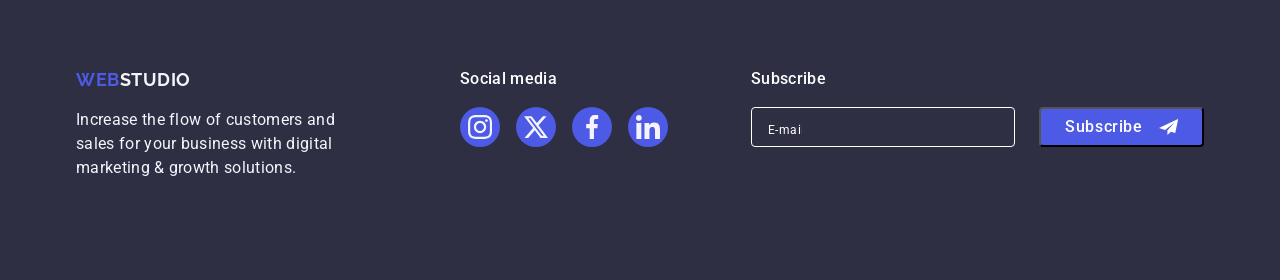
==== commit 359e27ea: "tick" ====
--- a/index.html
+++ b/index.html
@@ -535,7 +535,7 @@
           />
           <label class="modal-form-agreement-wrapper"  for="user-agreement">
             <span class="modal-form-agreement-checkbox">
-              <svg class="icon-check-mark" width="16" height="16">
+              <svg class="icon-check-mark" width="10" height="8">
                 <use href="./images/icons.svg#icon-check-mark"></use>
               </svg>
             </span>
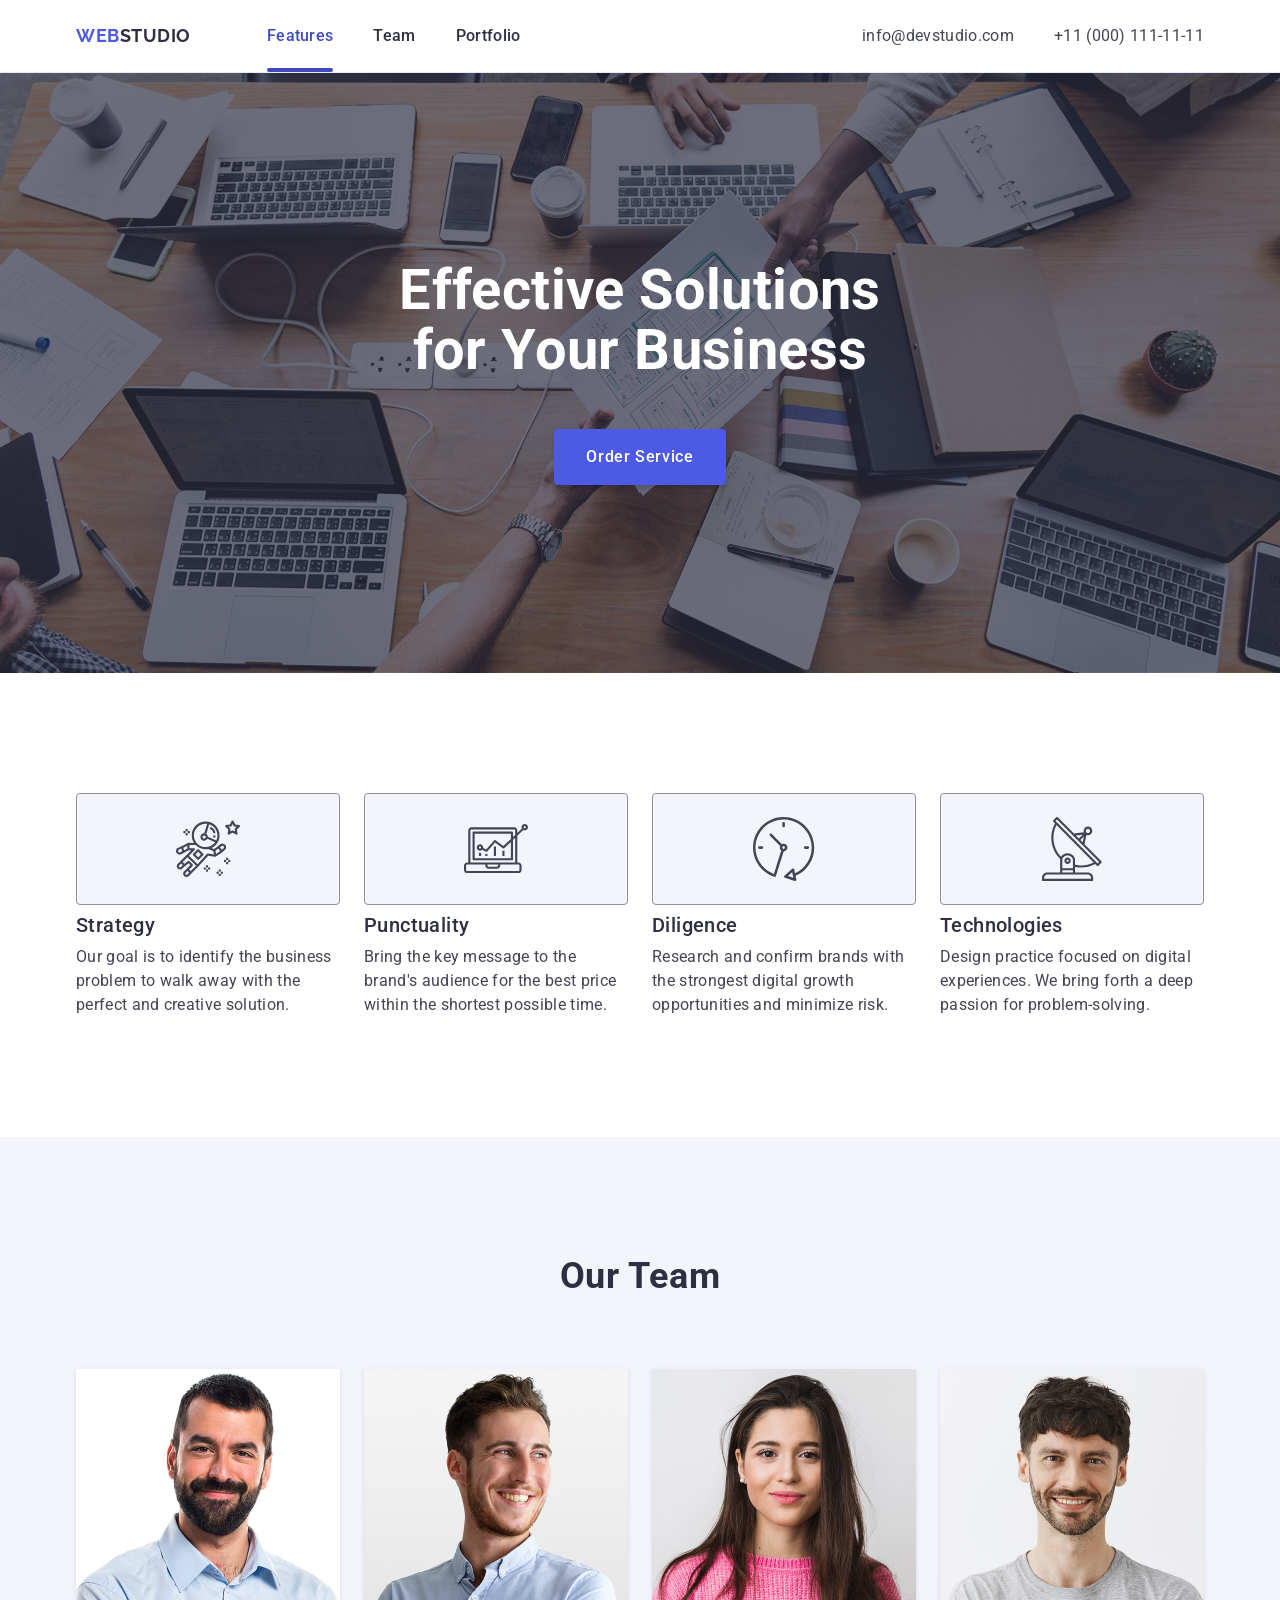
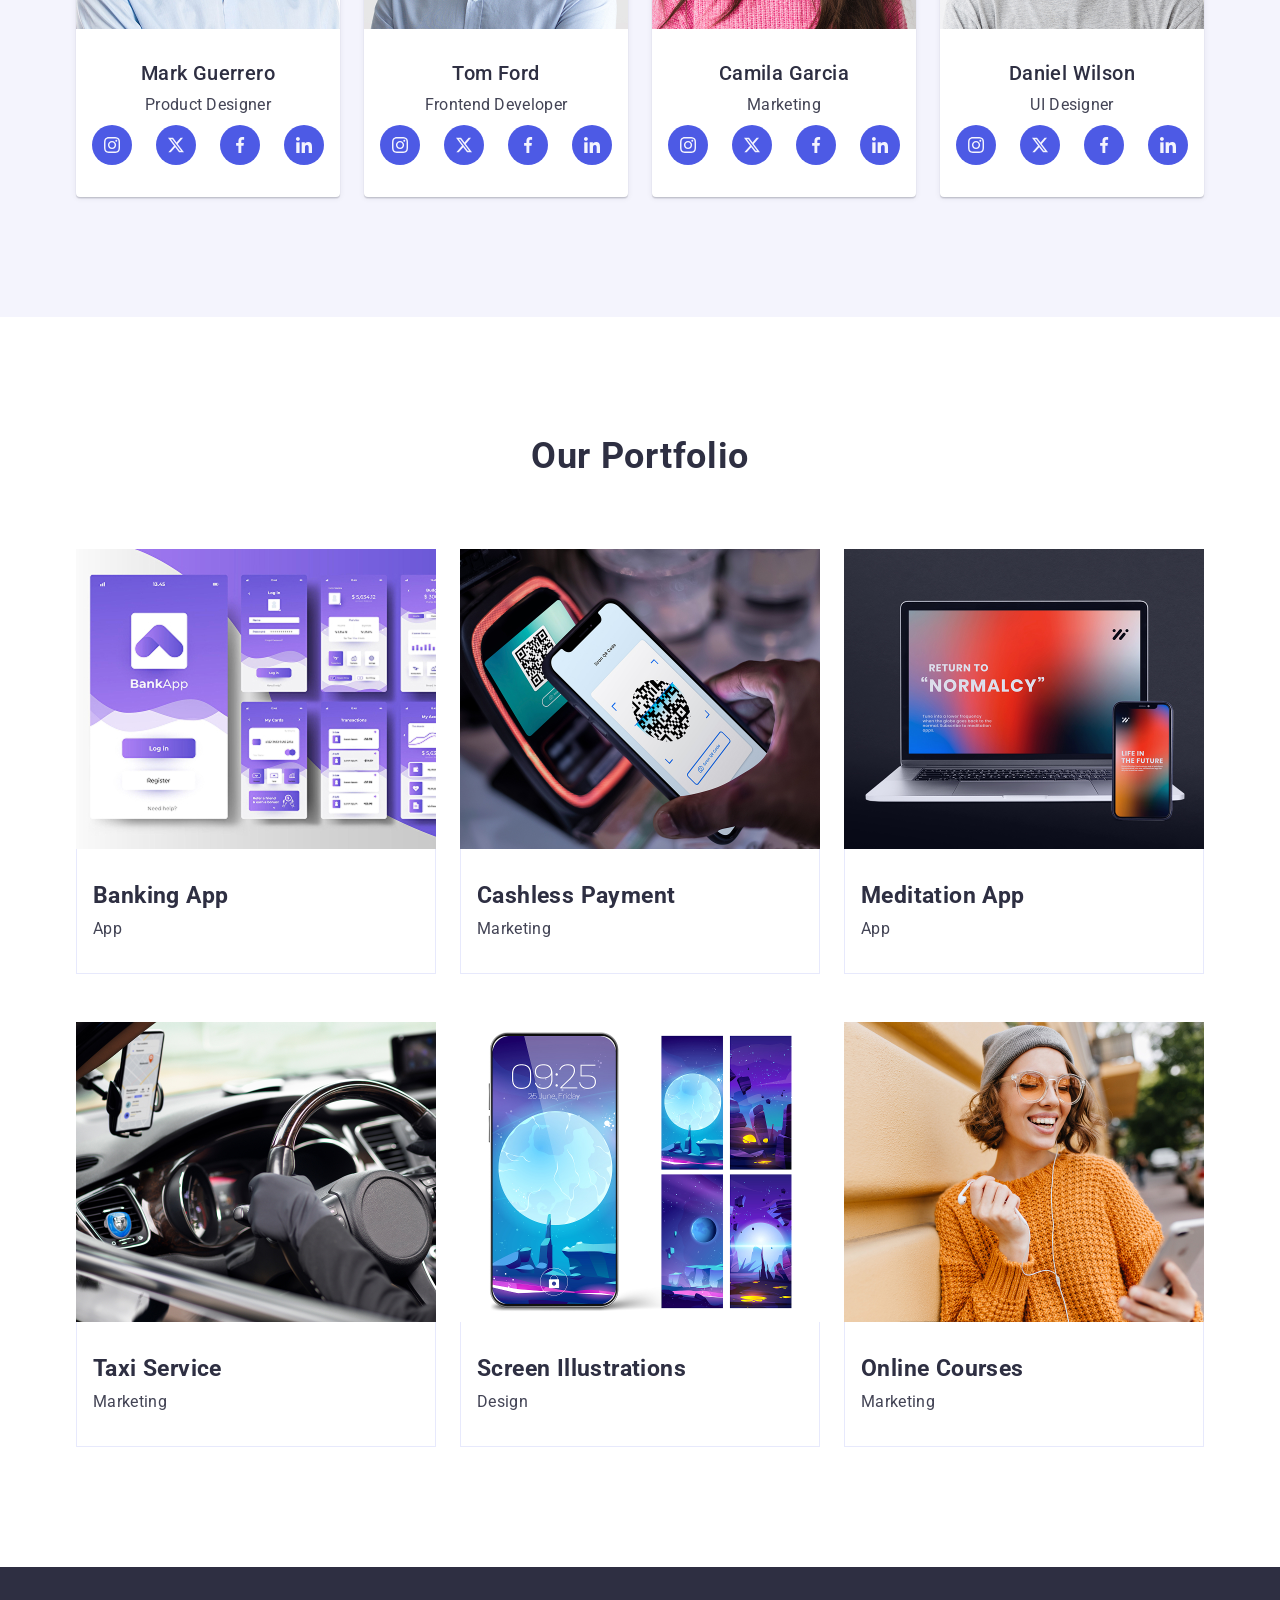
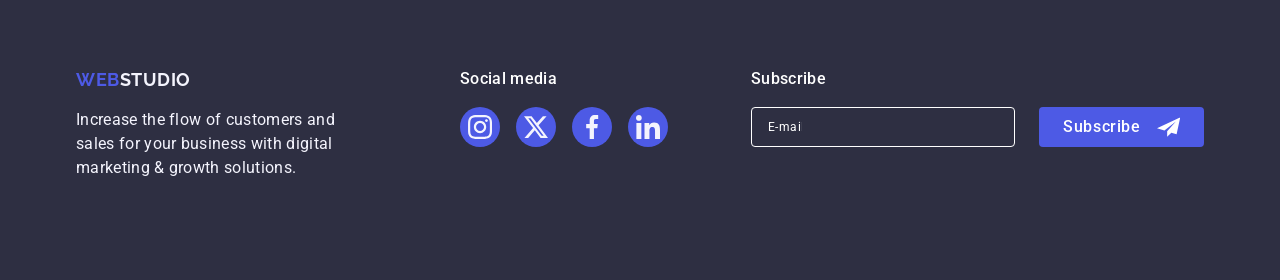
==== commit 6ab2ba69: "transition" ====
--- a/index.html
+++ b/index.html
@@ -474,14 +474,14 @@
               placeholder="E-mail">
               
            <button class="submit-footer-button" type="submit">Subscribe
-            <svg class="submit-icon" width="24px" height="20px">
+            <svg class="submit-icon" width="24" height="24">
               <use href="./images/icons.svg#plane"></use>
             </svg>
            </button>           
                     </form>
             </div>
     </footer>
-   <div class="modal-overlay">
+   <div class="modal-overlay" id="modal">
     <div class="modal">
       <button class="modal-button" type="button">
          <svg class="icon-cross" width="8" height="8">
